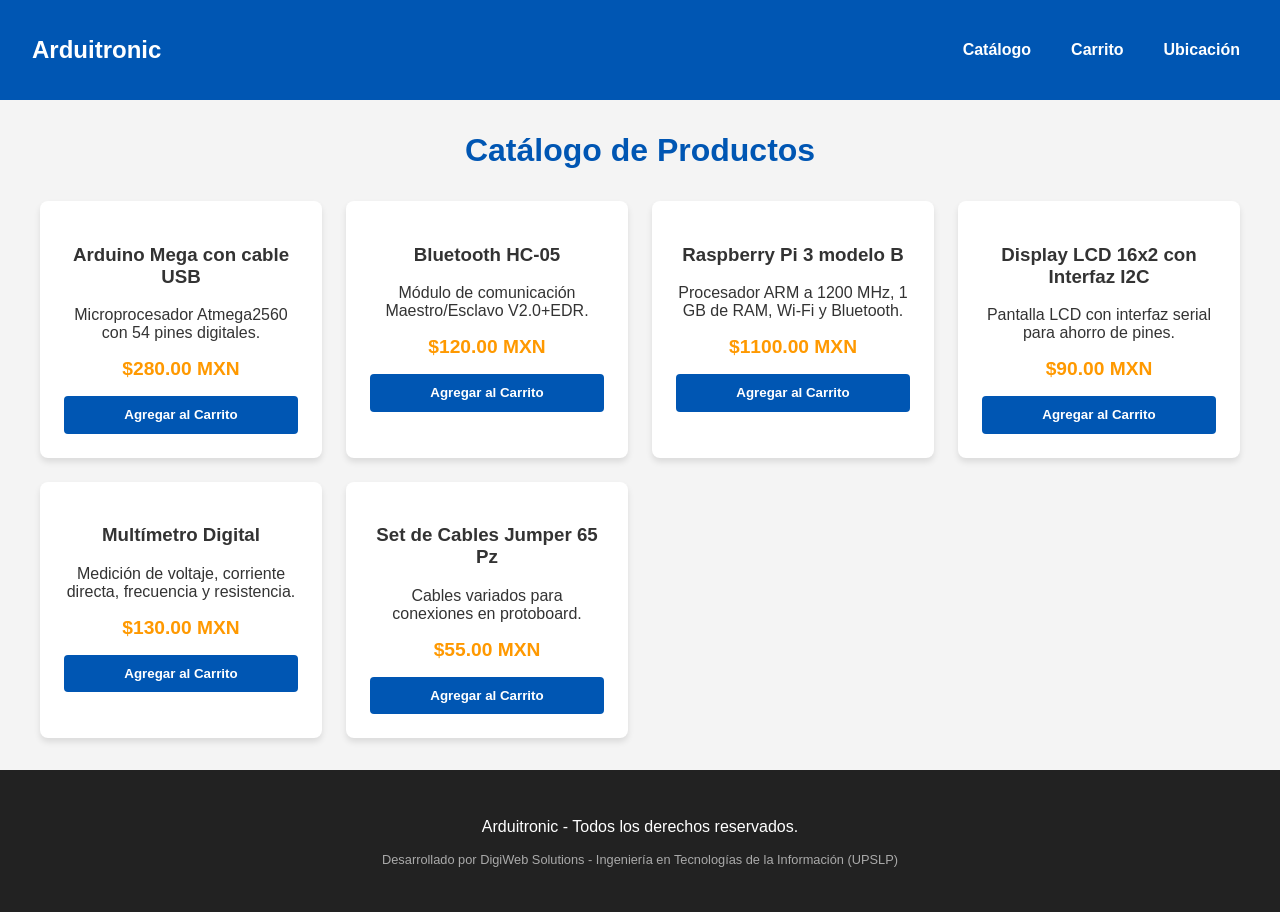
==== index.html @ 7562d871 "Add files via upload" ====
<!DOCTYPE html>
<html lang="es">
<head>
    <meta charset="UTF-8">
    <meta name="viewport" content="width=device-width, initial-scale=1.0">
    <title>Catálogo - Arduitronic</title>
    <link rel="stylesheet" href="styles.css">
</head>
<body>
    <header>
        <div class="logo"><h2>Arduitronic</h2></div>
        <nav>
            <ul>
                <li><a href="index.html">Catálogo</a></li>
                <li><a href="carrito.html">Carrito</a></li>
                <li><a href="ubicacion.html">Ubicación</a></li>
            </ul>
        </nav>
    </header>

    <div class="container">
        <h1 class="section-title">Catálogo de Productos</h1>
        <div class="catalog">
            
            <div class="product-card">
                <h3>Arduino Mega con cable USB</h3>
                <p>Microprocesador Atmega2560 con 54 pines digitales.</p>
                <div class="price">$280.00 MXN</div>
                <button onclick="agregarAlCarrito('Arduino Mega (ARD002)', 280)">Agregar al Carrito</button>
            </div>
            
            <div class="product-card">
                <h3>Bluetooth HC-05</h3>
                <p>Módulo de comunicación Maestro/Esclavo V2.0+EDR.</p>
                <div class="price">$120.00 MXN</div>
                <button onclick="agregarAlCarrito('Bluetooth HC-05 (MOD002)', 120)">Agregar al Carrito</button>
            </div>

            <div class="product-card">
                <h3>Raspberry Pi 3 modelo B</h3>
                <p>Procesador ARM a 1200 MHz, 1 GB de RAM, Wi-Fi y Bluetooth.</p>
                <div class="price">$1100.00 MXN</div>
                <button onclick="agregarAlCarrito('Raspberry Pi 3 (TAR013)', 1100)">Agregar al Carrito</button>
            </div>

            <div class="product-card">
                <h3>Display LCD 16x2 con Interfaz I2C</h3>
                <p>Pantalla LCD con interfaz serial para ahorro de pines.</p>
                <div class="price">$90.00 MXN</div>
                <button onclick="agregarAlCarrito('LCD 16x2 I2C (PAN00X)', 90)">Agregar al Carrito</button>
            </div>

            <div class="product-card">
                <h3>Multímetro Digital</h3>
                <p>Medición de voltaje, corriente directa, frecuencia y resistencia.</p>
                <div class="price">$130.00 MXN</div>
                <button onclick="agregarAlCarrito('Multímetro Digital (ELC001)', 130)">Agregar al Carrito</button>
            </div>

            <div class="product-card">
                <h3>Set de Cables Jumper 65 Pz</h3>
                <p>Cables variados para conexiones en protoboard.</p>
                <div class="price">$55.00 MXN</div>
                <button onclick="agregarAlCarrito('Cables Jumper 65 Pz (CABXXX)', 55)">Agregar al Carrito</button>
            </div>

        </div>
    </div>

    <footer>
        <p>Arduitronic - Todos los derechos reservados.</p>
        <p style="font-size: 0.8rem; color: #aaa;">Desarrollado por DigiWeb Solutions - Ingeniería en Tecnologías de la Información (UPSLP)</p>
    </footer>

    <script src="app.js"></script>
</body>
</html>
---- styles.css ----
:root {
    --primary-color: #0056b3;
    --secondary-color: #f4f4f4;
    --text-color: #333;
    --accent-color: #ff9900;
}
body {
    font-family: 'Segoe UI', Tahoma, Geneva, Verdana, sans-serif;
    margin: 0;
    padding: 0;
    background-color: var(--secondary-color);
    color: var(--text-color);
}
header {
    background-color: var(--primary-color);
    color: white;
    padding: 1rem 2rem;
    display: flex;
    justify-content: space-between;
    align-items: center;
}
nav ul {
    list-style: none;
    display: flex;
    gap: 1.5rem;
    margin: 0;
    padding: 0;
}
nav a {
    color: white;
    text-decoration: none;
    font-weight: bold;
    padding: 0.5rem;
}
nav a:hover {
    background-color: rgba(255,255,255,0.2);
    border-radius: 4px;
}
.container {
    max-width: 1200px;
    margin: 2rem auto;
    padding: 0 1rem;
    min-height: 60vh;
}
.section-title {
    text-align: center;
    margin-bottom: 2rem;
    color: var(--primary-color);
}
/* Catálogo */
.catalog {
    display: grid;
    grid-template-columns: repeat(auto-fit, minmax(250px, 1fr));
    gap: 1.5rem;
}
.product-card {
    background: white;
    padding: 1.5rem;
    border-radius: 8px;
    box-shadow: 0 4px 6px rgba(0,0,0,0.1);
    text-align: center;
    transition: transform 0.2s;
}
.product-card:hover {
    transform: translateY(-5px);
}
.price {
    color: var(--accent-color);
    font-weight: bold;
    font-size: 1.2rem;
    margin: 1rem 0;
}
button {
    background-color: var(--primary-color);
    color: white;
    border: none;
    padding: 0.7rem 1rem;
    border-radius: 4px;
    cursor: pointer;
    width: 100%;
    font-weight: bold;
}
button:hover {
    background-color: #003d82;
}
/* Carrito */
.cart-list {
    background: white;
    padding: 2rem;
    border-radius: 8px;
    box-shadow: 0 4px 6px rgba(0,0,0,0.1);
}
.cart-item {
    display: flex;
    justify-content: space-between;
    border-bottom: 1px solid #eee;
    padding: 1rem 0;
}
.remove-btn {
    background-color: #dc3545;
    width: auto;
    padding: 0.3rem 0.6rem;
}
/* Footer */
footer {
    background-color: #222;
    color: white;
    padding: 2rem;
    text-align: center;
    margin-top: auto;
}
/* Mapa */
#map {
    height: 500px;
    width: 100%;
    border-radius: 8px;
    box-shadow: 0 4px 6px rgba(0,0,0,0.1);
}
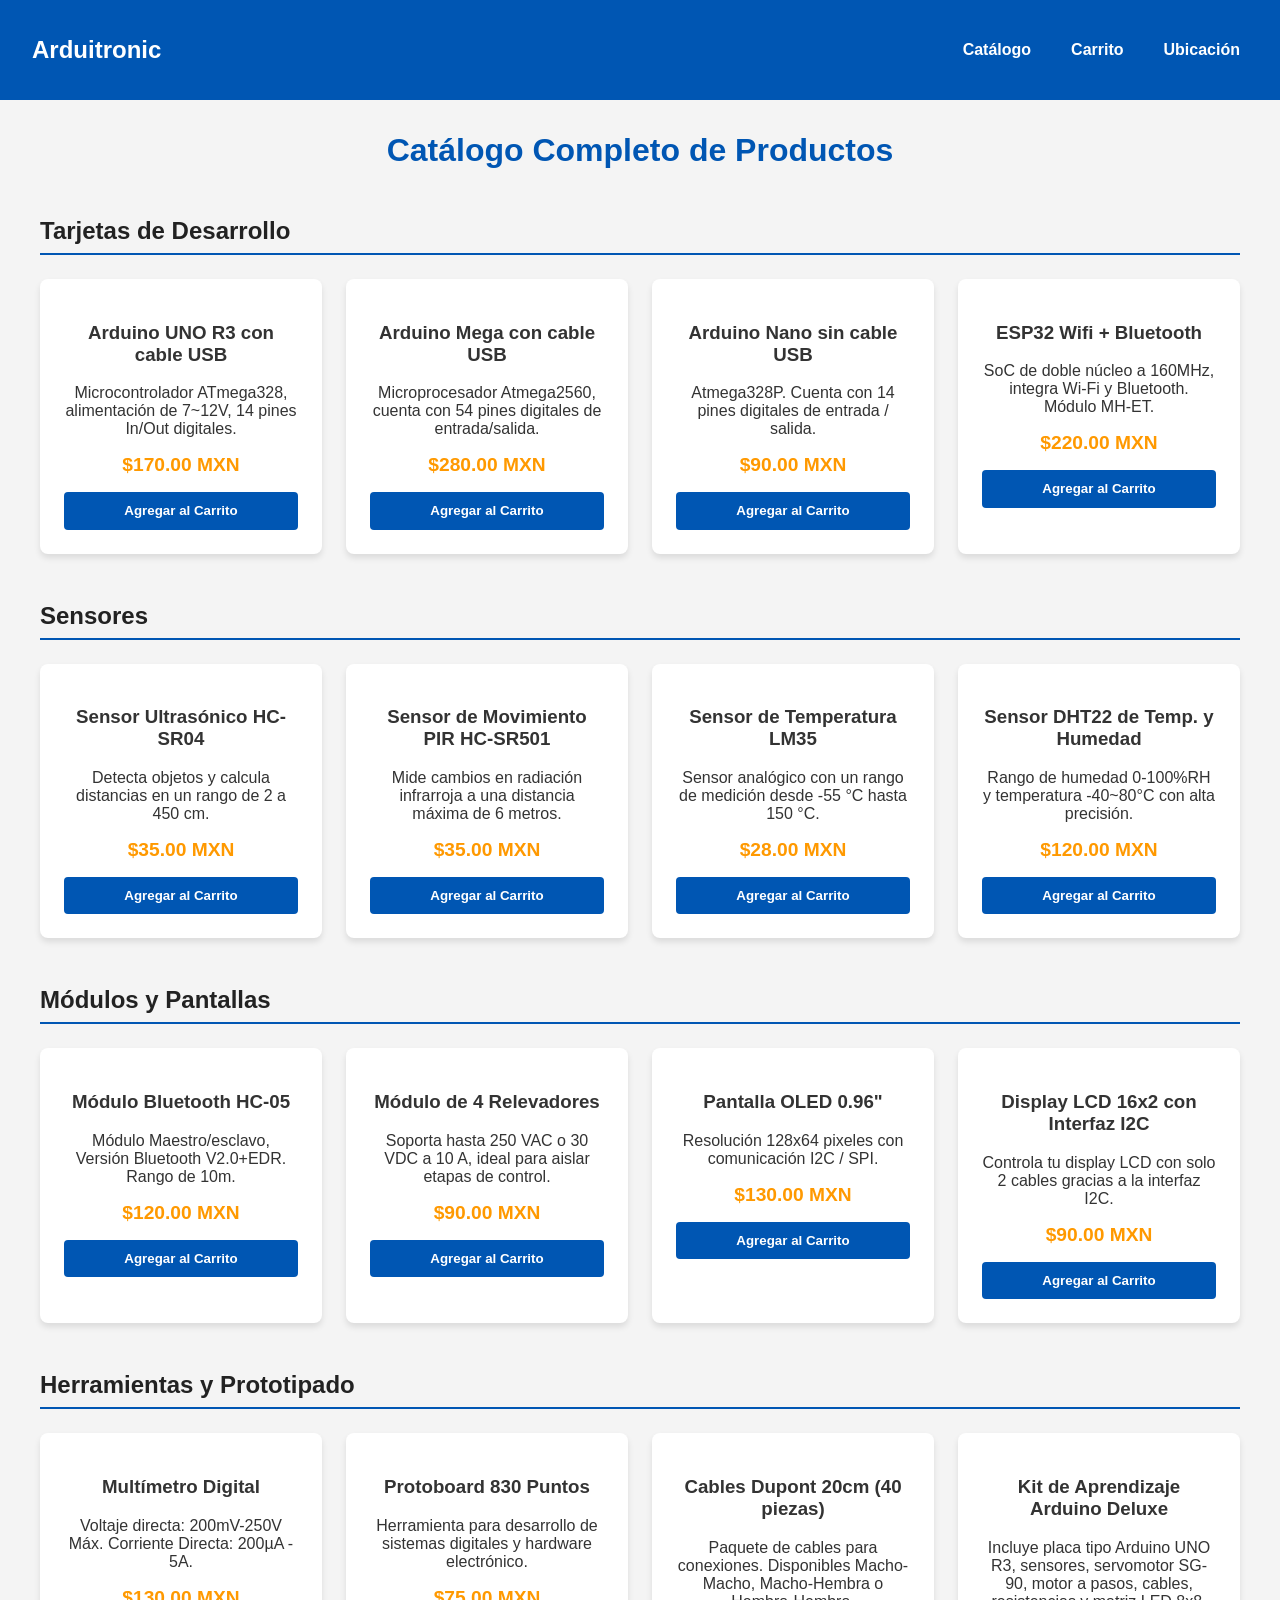
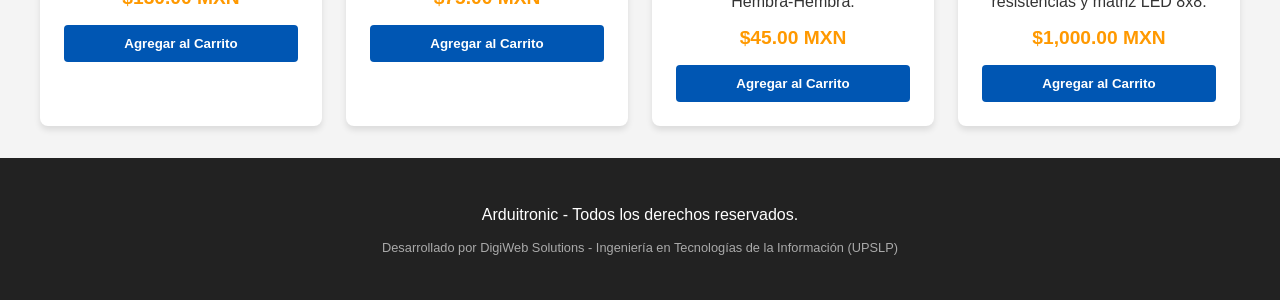
==== commit 47b3756e: "Revise product catalog structure and content Updated product catalog with new items and categories." ====
--- a/index.html
+++ b/index.html
@@ -5,6 +5,15 @@
     <meta name="viewport" content="width=device-width, initial-scale=1.0">
     <title>Catálogo - Arduitronic</title>
     <link rel="stylesheet" href="styles.css">
+    <style>
+        .category-title {
+            margin-top: 3rem;
+            margin-bottom: 1.5rem;
+            color: #222;
+            border-bottom: 2px solid var(--primary-color);
+            padding-bottom: 0.5rem;
+        }
+    </style>
 </head>
 <body>
     <header>
@@ -19,52 +28,136 @@
     </header>
 
     <div class="container">
-        <h1 class="section-title">Catálogo de Productos</h1>
+        <h1 class="section-title">Catálogo Completo de Productos</h1>
+        
+        <!-- Categoría: Tarjetas de Desarrollo -->
+        <h2 class="category-title">Tarjetas de Desarrollo</h2>
         <div class="catalog">
+            <div class="product-card">
+                <h3>Arduino UNO R3 con cable USB</h3>
+                <p>Microcontrolador ATmega328, alimentación de 7~12V, 14 pines In/Out digitales.</p>
+                <div class="price">$170.00 MXN</div>
+                <button onclick="agregarAlCarrito('Arduino UNO R3 (ARD005)', 170)">Agregar al Carrito</button>
+            </div>
             
             <div class="product-card">
                 <h3>Arduino Mega con cable USB</h3>
-                <p>Microprocesador Atmega2560 con 54 pines digitales.</p>
+                <p>Microprocesador Atmega2560, cuenta con 54 pines digitales de entrada/salida.</p>
                 <div class="price">$280.00 MXN</div>
                 <button onclick="agregarAlCarrito('Arduino Mega (ARD002)', 280)">Agregar al Carrito</button>
             </div>
-            
+
             <div class="product-card">
-                <h3>Bluetooth HC-05</h3>
-                <p>Módulo de comunicación Maestro/Esclavo V2.0+EDR.</p>
+                <h3>Arduino Nano sin cable USB</h3>
+                <p>Atmega328P. Cuenta con 14 pines digitales de entrada / salida.</p>
+                <div class="price">$90.00 MXN</div>
+                <button onclick="agregarAlCarrito('Arduino Nano (ARD006)', 90)">Agregar al Carrito</button>
+            </div>
+
+            <div class="product-card">
+                <h3>ESP32 Wifi + Bluetooth</h3>
+                <p>SoC de doble núcleo a 160MHz, integra Wi-Fi y Bluetooth. Módulo MH-ET.</p>
+                <div class="price">$220.00 MXN</div>
+                <button onclick="agregarAlCarrito('ESP32 Wifi+BT (MOD012)', 220)">Agregar al Carrito</button>
+            </div>
+        </div>
+
+        <!-- Categoría: Sensores -->
+        <h2 class="category-title">Sensores</h2>
+        <div class="catalog">
+            <div class="product-card">
+                <h3>Sensor Ultrasónico HC-SR04</h3>
+                <p>Detecta objetos y calcula distancias en un rango de 2 a 450 cm.</p>
+                <div class="price">$35.00 MXN</div>
+                <button onclick="agregarAlCarrito('Sensor Ultrasónico HC-SR04 (SEN035)', 35)">Agregar al Carrito</button>
+            </div>
+
+            <div class="product-card">
+                <h3>Sensor de Movimiento PIR HC-SR501</h3>
+                <p>Mide cambios en radiación infrarroja a una distancia máxima de 6 metros.</p>
+                <div class="price">$35.00 MXN</div>
+                <button onclick="agregarAlCarrito('Sensor PIR (SEN025)', 35)">Agregar al Carrito</button>
+            </div>
+
+            <div class="product-card">
+                <h3>Sensor de Temperatura LM35</h3>
+                <p>Sensor analógico con un rango de medición desde -55 °C hasta 150 °C.</p>
+                <div class="price">$28.00 MXN</div>
+                <button onclick="agregarAlCarrito('Sensor LM35 (CMP006)', 28)">Agregar al Carrito</button>
+            </div>
+
+            <div class="product-card">
+                <h3>Sensor DHT22 de Temp. y Humedad</h3>
+                <p>Rango de humedad 0-100%RH y temperatura -40~80°C con alta precisión.</p>
+                <div class="price">$120.00 MXN</div>
+                <button onclick="agregarAlCarrito('Sensor DHT22 (SEN054)', 120)">Agregar al Carrito</button>
+            </div>
+        </div>
+
+        <!-- Categoría: Módulos y Displays -->
+        <h2 class="category-title">Módulos y Pantallas</h2>
+        <div class="catalog">
+            <div class="product-card">
+                <h3>Módulo Bluetooth HC-05</h3>
+                <p>Módulo Maestro/esclavo, Versión Bluetooth V2.0+EDR. Rango de 10m.</p>
                 <div class="price">$120.00 MXN</div>
                 <button onclick="agregarAlCarrito('Bluetooth HC-05 (MOD002)', 120)">Agregar al Carrito</button>
             </div>
 
             <div class="product-card">
-                <h3>Raspberry Pi 3 modelo B</h3>
-                <p>Procesador ARM a 1200 MHz, 1 GB de RAM, Wi-Fi y Bluetooth.</p>
-                <div class="price">$1100.00 MXN</div>
-                <button onclick="agregarAlCarrito('Raspberry Pi 3 (TAR013)', 1100)">Agregar al Carrito</button>
+                <h3>Módulo de 4 Relevadores</h3>
+                <p>Soporta hasta 250 VAC o 30 VDC a 10 A, ideal para aislar etapas de control.</p>
+                <div class="price">$90.00 MXN</div>
+                <button onclick="agregarAlCarrito('Módulo 4 Relevadores (MOD007)', 90)">Agregar al Carrito</button>
+            </div>
+
+            <div class="product-card">
+                <h3>Pantalla OLED 0.96"</h3>
+                <p>Resolución 128x64 pixeles con comunicación I2C / SPI.</p>
+                <div class="price">$130.00 MXN</div>
+                <button onclick="agregarAlCarrito('Pantalla OLED 0.96 (PAN005)', 130)">Agregar al Carrito</button>
             </div>
 
             <div class="product-card">
                 <h3>Display LCD 16x2 con Interfaz I2C</h3>
-                <p>Pantalla LCD con interfaz serial para ahorro de pines.</p>
+                <p>Controla tu display LCD con solo 2 cables gracias a la interfaz I2C.</p>
                 <div class="price">$90.00 MXN</div>
                 <button onclick="agregarAlCarrito('LCD 16x2 I2C (PAN00X)', 90)">Agregar al Carrito</button>
             </div>
+        </div>
 
+        <!-- Categoría: Herramientas y Prototipado -->
+        <h2 class="category-title">Herramientas y Prototipado</h2>
+        <div class="catalog">
             <div class="product-card">
                 <h3>Multímetro Digital</h3>
-                <p>Medición de voltaje, corriente directa, frecuencia y resistencia.</p>
+                <p>Voltaje directa: 200mV-250V Máx. Corriente Directa: 200µA - 5A.</p>
                 <div class="price">$130.00 MXN</div>
                 <button onclick="agregarAlCarrito('Multímetro Digital (ELC001)', 130)">Agregar al Carrito</button>
             </div>
 
             <div class="product-card">
-                <h3>Set de Cables Jumper 65 Pz</h3>
-                <p>Cables variados para conexiones en protoboard.</p>
-                <div class="price">$55.00 MXN</div>
-                <button onclick="agregarAlCarrito('Cables Jumper 65 Pz (CABXXX)', 55)">Agregar al Carrito</button>
+                <h3>Protoboard 830 Puntos</h3>
+                <p>Herramienta para desarrollo de sistemas digitales y hardware electrónico.</p>
+                <div class="price">$75.00 MXN</div>
+                <button onclick="agregarAlCarrito('Protoboard 830 pts (PRO003)', 75)">Agregar al Carrito</button>
             </div>
 
+            <div class="product-card">
+                <h3>Cables Dupont 20cm (40 piezas)</h3>
+                <p>Paquete de cables para conexiones. Disponibles Macho-Macho, Macho-Hembra o Hembra-Hembra.</p>
+                <div class="price">$45.00 MXN</div>
+                <button onclick="agregarAlCarrito('Cables Dupont 20cm 40pz (CABXXX)', 45)">Agregar al Carrito</button>
+            </div>
+
+            <div class="product-card">
+                <h3>Kit de Aprendizaje Arduino Deluxe</h3>
+                <p>Incluye placa tipo Arduino UNO R3, sensores, servomotor SG-90, motor a pasos, cables, resistencias y matriz LED 8x8.</p>
+                <div class="price">$1,000.00 MXN</div>
+                <button onclick="agregarAlCarrito('Kit Arduino Deluxe (KIT016)', 1000)">Agregar al Carrito</button>
+            </div>
         </div>
+
     </div>
 
     <footer>
@@ -74,4 +167,4 @@
 
     <script src="app.js"></script>
 </body>
-</html>+</html>
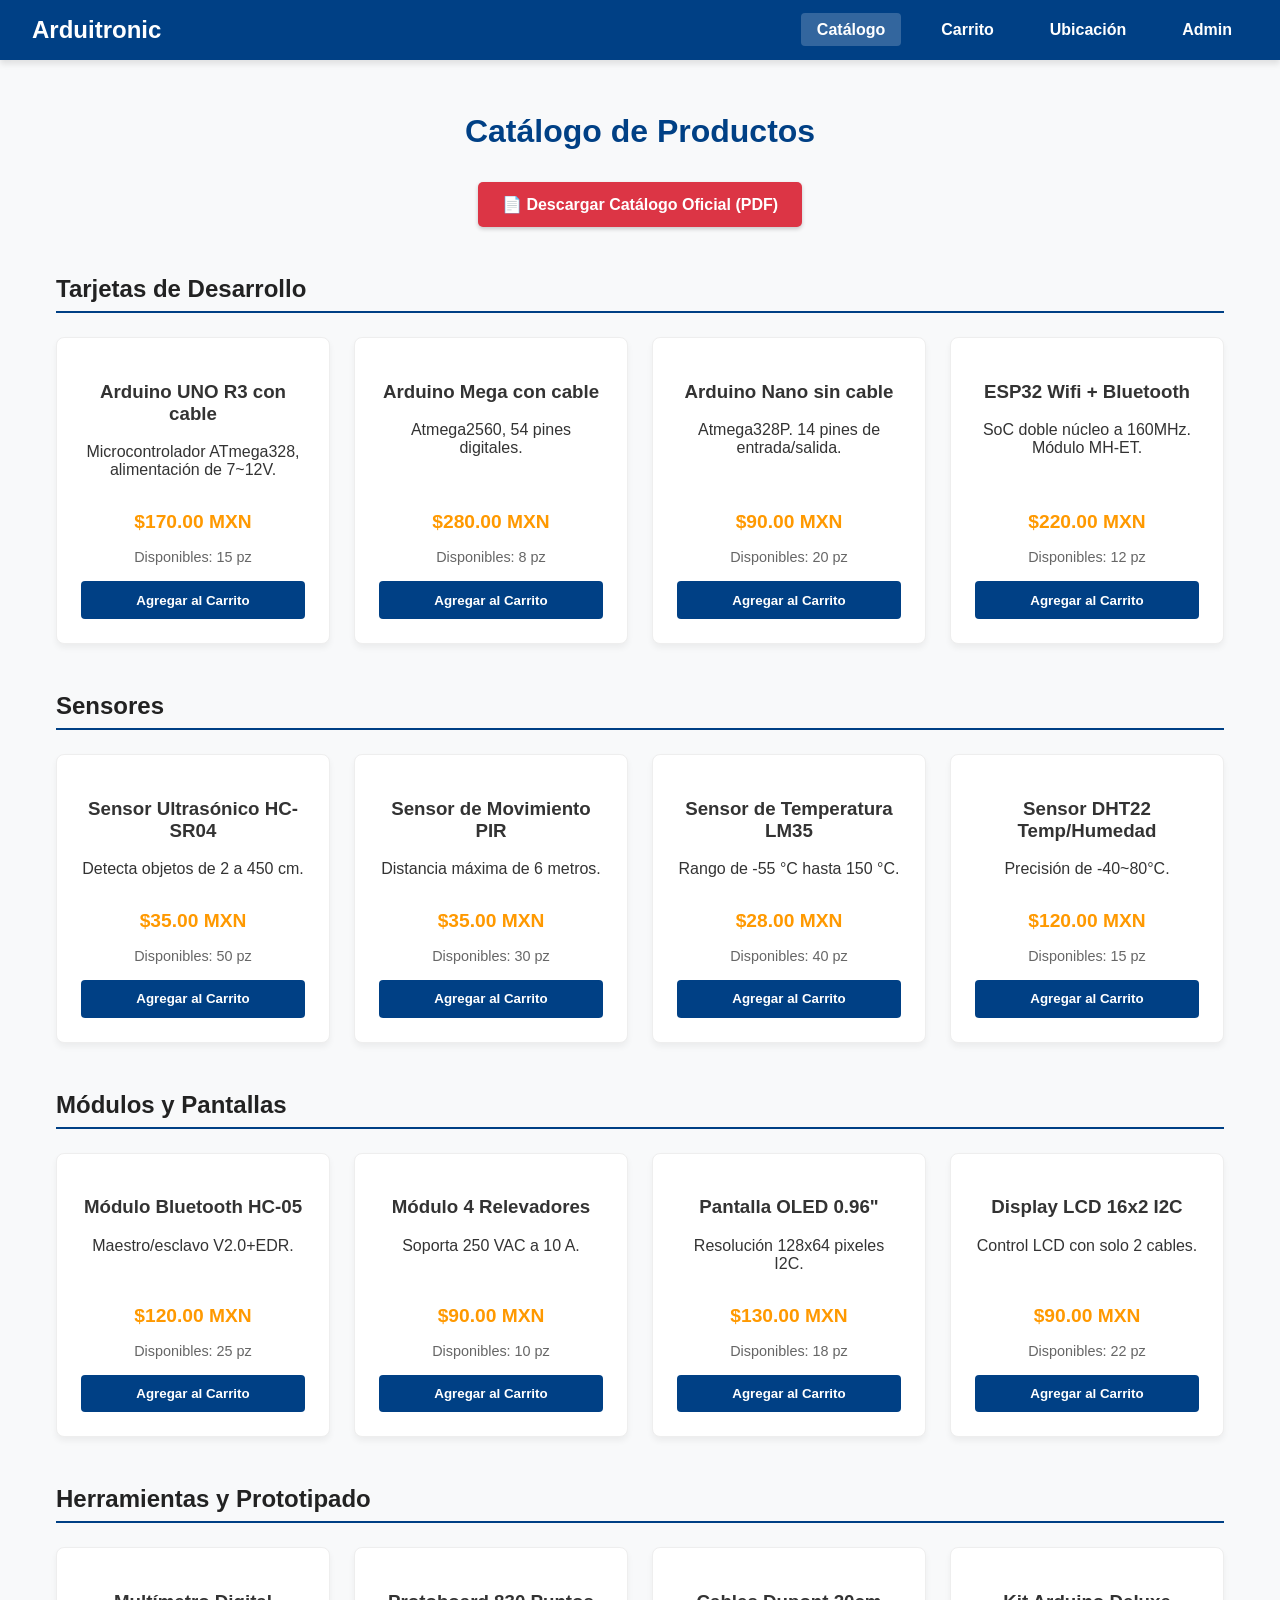
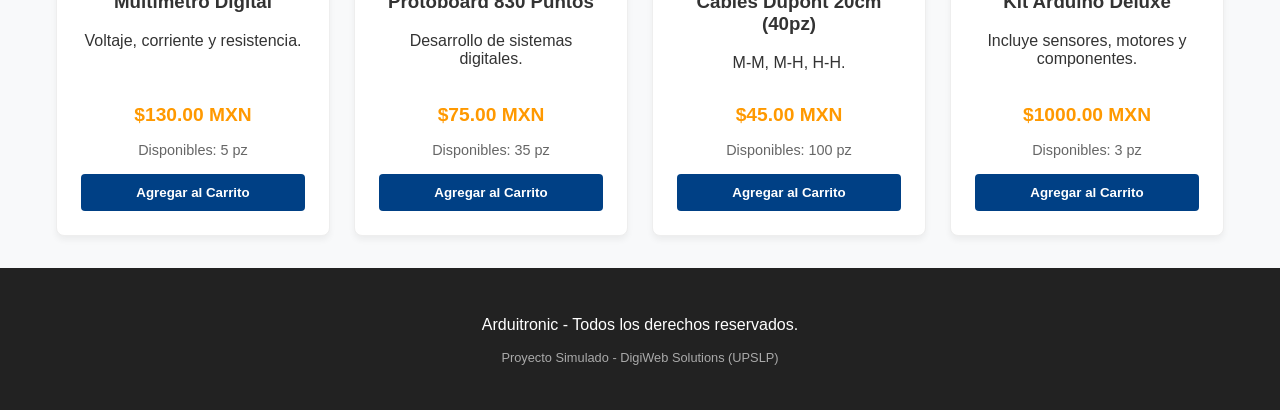
==== commit 61827e96: "Revise index.html with new catalog features Updated the HTML structure, added a download link for th" ====
--- a/index.html
+++ b/index.html
@@ -5,164 +5,37 @@
     <meta name="viewport" content="width=device-width, initial-scale=1.0">
     <title>Catálogo - Arduitronic</title>
     <link rel="stylesheet" href="styles.css">
-    <style>
-        .category-title {
-            margin-top: 3rem;
-            margin-bottom: 1.5rem;
-            color: #222;
-            border-bottom: 2px solid var(--primary-color);
-            padding-bottom: 0.5rem;
-        }
-    </style>
 </head>
 <body>
     <header>
         <div class="logo"><h2>Arduitronic</h2></div>
         <nav>
             <ul>
-                <li><a href="index.html">Catálogo</a></li>
+                <li><a href="index.html" class="active">Catálogo</a></li>
                 <li><a href="carrito.html">Carrito</a></li>
                 <li><a href="ubicacion.html">Ubicación</a></li>
+                <li><a href="admin.html">Admin</a></li>
             </ul>
         </nav>
     </header>
 
     <div class="container">
-        <h1 class="section-title">Catálogo Completo de Productos</h1>
+        <h1 class="section-title">Catálogo de Productos</h1>
         
-        <!-- Categoría: Tarjetas de Desarrollo -->
-        <h2 class="category-title">Tarjetas de Desarrollo</h2>
-        <div class="catalog">
-            <div class="product-card">
-                <h3>Arduino UNO R3 con cable USB</h3>
-                <p>Microcontrolador ATmega328, alimentación de 7~12V, 14 pines In/Out digitales.</p>
-                <div class="price">$170.00 MXN</div>
-                <button onclick="agregarAlCarrito('Arduino UNO R3 (ARD005)', 170)">Agregar al Carrito</button>
-            </div>
-            
-            <div class="product-card">
-                <h3>Arduino Mega con cable USB</h3>
-                <p>Microprocesador Atmega2560, cuenta con 54 pines digitales de entrada/salida.</p>
-                <div class="price">$280.00 MXN</div>
-                <button onclick="agregarAlCarrito('Arduino Mega (ARD002)', 280)">Agregar al Carrito</button>
-            </div>
-
-            <div class="product-card">
-                <h3>Arduino Nano sin cable USB</h3>
-                <p>Atmega328P. Cuenta con 14 pines digitales de entrada / salida.</p>
-                <div class="price">$90.00 MXN</div>
-                <button onclick="agregarAlCarrito('Arduino Nano (ARD006)', 90)">Agregar al Carrito</button>
-            </div>
-
-            <div class="product-card">
-                <h3>ESP32 Wifi + Bluetooth</h3>
-                <p>SoC de doble núcleo a 160MHz, integra Wi-Fi y Bluetooth. Módulo MH-ET.</p>
-                <div class="price">$220.00 MXN</div>
-                <button onclick="agregarAlCarrito('ESP32 Wifi+BT (MOD012)', 220)">Agregar al Carrito</button>
-            </div>
+        <div style="text-align: center; margin-bottom: 2rem;">
+            <!-- Enlace para descargar el archivo PDF indicado -->
+            <a href="551180213-CATALOGO-PRODUCTOS-2020.pdf" download class="btn-descarga">
+                📄 Descargar Catálogo Oficial (PDF)
+            </a>
         </div>
-
-        <!-- Categoría: Sensores -->
-        <h2 class="category-title">Sensores</h2>
-        <div class="catalog">
-            <div class="product-card">
-                <h3>Sensor Ultrasónico HC-SR04</h3>
-                <p>Detecta objetos y calcula distancias en un rango de 2 a 450 cm.</p>
-                <div class="price">$35.00 MXN</div>
-                <button onclick="agregarAlCarrito('Sensor Ultrasónico HC-SR04 (SEN035)', 35)">Agregar al Carrito</button>
-            </div>
-
-            <div class="product-card">
-                <h3>Sensor de Movimiento PIR HC-SR501</h3>
-                <p>Mide cambios en radiación infrarroja a una distancia máxima de 6 metros.</p>
-                <div class="price">$35.00 MXN</div>
-                <button onclick="agregarAlCarrito('Sensor PIR (SEN025)', 35)">Agregar al Carrito</button>
-            </div>
-
-            <div class="product-card">
-                <h3>Sensor de Temperatura LM35</h3>
-                <p>Sensor analógico con un rango de medición desde -55 °C hasta 150 °C.</p>
-                <div class="price">$28.00 MXN</div>
-                <button onclick="agregarAlCarrito('Sensor LM35 (CMP006)', 28)">Agregar al Carrito</button>
-            </div>
-
-            <div class="product-card">
-                <h3>Sensor DHT22 de Temp. y Humedad</h3>
-                <p>Rango de humedad 0-100%RH y temperatura -40~80°C con alta precisión.</p>
-                <div class="price">$120.00 MXN</div>
-                <button onclick="agregarAlCarrito('Sensor DHT22 (SEN054)', 120)">Agregar al Carrito</button>
-            </div>
-        </div>
-
-        <!-- Categoría: Módulos y Displays -->
-        <h2 class="category-title">Módulos y Pantallas</h2>
-        <div class="catalog">
-            <div class="product-card">
-                <h3>Módulo Bluetooth HC-05</h3>
-                <p>Módulo Maestro/esclavo, Versión Bluetooth V2.0+EDR. Rango de 10m.</p>
-                <div class="price">$120.00 MXN</div>
-                <button onclick="agregarAlCarrito('Bluetooth HC-05 (MOD002)', 120)">Agregar al Carrito</button>
-            </div>
-
-            <div class="product-card">
-                <h3>Módulo de 4 Relevadores</h3>
-                <p>Soporta hasta 250 VAC o 30 VDC a 10 A, ideal para aislar etapas de control.</p>
-                <div class="price">$90.00 MXN</div>
-                <button onclick="agregarAlCarrito('Módulo 4 Relevadores (MOD007)', 90)">Agregar al Carrito</button>
-            </div>
-
-            <div class="product-card">
-                <h3>Pantalla OLED 0.96"</h3>
-                <p>Resolución 128x64 pixeles con comunicación I2C / SPI.</p>
-                <div class="price">$130.00 MXN</div>
-                <button onclick="agregarAlCarrito('Pantalla OLED 0.96 (PAN005)', 130)">Agregar al Carrito</button>
-            </div>
-
-            <div class="product-card">
-                <h3>Display LCD 16x2 con Interfaz I2C</h3>
-                <p>Controla tu display LCD con solo 2 cables gracias a la interfaz I2C.</p>
-                <div class="price">$90.00 MXN</div>
-                <button onclick="agregarAlCarrito('LCD 16x2 I2C (PAN00X)', 90)">Agregar al Carrito</button>
-            </div>
-        </div>
-
-        <!-- Categoría: Herramientas y Prototipado -->
-        <h2 class="category-title">Herramientas y Prototipado</h2>
-        <div class="catalog">
-            <div class="product-card">
-                <h3>Multímetro Digital</h3>
-                <p>Voltaje directa: 200mV-250V Máx. Corriente Directa: 200µA - 5A.</p>
-                <div class="price">$130.00 MXN</div>
-                <button onclick="agregarAlCarrito('Multímetro Digital (ELC001)', 130)">Agregar al Carrito</button>
-            </div>
-
-            <div class="product-card">
-                <h3>Protoboard 830 Puntos</h3>
-                <p>Herramienta para desarrollo de sistemas digitales y hardware electrónico.</p>
-                <div class="price">$75.00 MXN</div>
-                <button onclick="agregarAlCarrito('Protoboard 830 pts (PRO003)', 75)">Agregar al Carrito</button>
-            </div>
-
-            <div class="product-card">
-                <h3>Cables Dupont 20cm (40 piezas)</h3>
-                <p>Paquete de cables para conexiones. Disponibles Macho-Macho, Macho-Hembra o Hembra-Hembra.</p>
-                <div class="price">$45.00 MXN</div>
-                <button onclick="agregarAlCarrito('Cables Dupont 20cm 40pz (CABXXX)', 45)">Agregar al Carrito</button>
-            </div>
-
-            <div class="product-card">
-                <h3>Kit de Aprendizaje Arduino Deluxe</h3>
-                <p>Incluye placa tipo Arduino UNO R3, sensores, servomotor SG-90, motor a pasos, cables, resistencias y matriz LED 8x8.</p>
-                <div class="price">$1,000.00 MXN</div>
-                <button onclick="agregarAlCarrito('Kit Arduino Deluxe (KIT016)', 1000)">Agregar al Carrito</button>
-            </div>
-        </div>
-
+        
+        <!-- El catálogo se inyectará aquí desde app.js -->
+        <div id="catalogo-dinamico"></div>
     </div>
 
     <footer>
         <p>Arduitronic - Todos los derechos reservados.</p>
-        <p style="font-size: 0.8rem; color: #aaa;">Desarrollado por DigiWeb Solutions - Ingeniería en Tecnologías de la Información (UPSLP)</p>
+        <p style="font-size: 0.8rem; color: #aaa;">Proyecto Simulado - DigiWeb Solutions (UPSLP)</p>
     </footer>
 
     <script src="app.js"></script>
--- a/styles.css
+++ b/styles.css
@@ -1,16 +1,23 @@
 :root {
-    --primary-color: #0056b3;
-    --secondary-color: #f4f4f4;
+    --primary-color: #004085;
+    --secondary-color: #f8f9fa;
     --text-color: #333;
     --accent-color: #ff9900;
-}
+    --success-color: #28a745;
+    --danger-color: #dc3545;
+}
+
 body {
     font-family: 'Segoe UI', Tahoma, Geneva, Verdana, sans-serif;
     margin: 0;
     padding: 0;
     background-color: var(--secondary-color);
     color: var(--text-color);
-}
+    display: flex;
+    flex-direction: column;
+    min-height: 100vh;
+}
+
 header {
     background-color: var(--primary-color);
     color: white;
@@ -18,58 +25,107 @@
     display: flex;
     justify-content: space-between;
     align-items: center;
-}
+    flex-wrap: wrap;
+    box-shadow: 0 4px 6px rgba(0,0,0,0.1);
+}
+
+header h2 { margin: 0; }
+
 nav ul {
     list-style: none;
     display: flex;
     gap: 1.5rem;
     margin: 0;
     padding: 0;
-}
+    flex-wrap: wrap;
+}
+
 nav a {
     color: white;
     text-decoration: none;
     font-weight: bold;
-    padding: 0.5rem;
-}
-nav a:hover {
-    background-color: rgba(255,255,255,0.2);
+    padding: 0.5rem 1rem;
     border-radius: 4px;
-}
+    transition: background 0.3s;
+}
+
+nav a:hover, nav a.active { background-color: rgba(255,255,255,0.2); }
+
 .container {
     max-width: 1200px;
     margin: 2rem auto;
     padding: 0 1rem;
-    min-height: 60vh;
-}
+    flex: 1; 
+    width: 100%;
+    box-sizing: border-box;
+}
+
 .section-title {
     text-align: center;
     margin-bottom: 2rem;
     color: var(--primary-color);
 }
-/* Catálogo */
+
+.category-title {
+    margin-top: 3rem;
+    margin-bottom: 1.5rem;
+    color: #222;
+    border-bottom: 2px solid var(--primary-color);
+    padding-bottom: 0.5rem;
+}
+
+/* Botón de descarga PDF */
+.btn-descarga {
+    display: inline-block;
+    background-color: var(--danger-color);
+    color: white;
+    padding: 0.8rem 1.5rem;
+    text-decoration: none;
+    border-radius: 5px;
+    font-weight: bold;
+    box-shadow: 0 2px 4px rgba(0,0,0,0.2);
+    transition: transform 0.2s;
+}
+.btn-descarga:hover { transform: scale(1.05); }
+
+/* Catálogo y Tarjetas */
 .catalog {
     display: grid;
     grid-template-columns: repeat(auto-fit, minmax(250px, 1fr));
     gap: 1.5rem;
 }
+
 .product-card {
     background: white;
     padding: 1.5rem;
     border-radius: 8px;
-    box-shadow: 0 4px 6px rgba(0,0,0,0.1);
-    text-align: center;
-    transition: transform 0.2s;
-}
+    box-shadow: 0 4px 6px rgba(0,0,0,0.05);
+    text-align: center;
+    transition: transform 0.2s, box-shadow 0.2s;
+    display: flex;
+    flex-direction: column;
+    justify-content: space-between;
+    border: 1px solid #eee;
+}
+
 .product-card:hover {
     transform: translateY(-5px);
-}
+    box-shadow: 0 8px 12px rgba(0,0,0,0.1);
+}
+
 .price {
     color: var(--accent-color);
     font-weight: bold;
     font-size: 1.2rem;
     margin: 1rem 0;
 }
+
+.stock-info {
+    font-size: 0.9rem;
+    color: #666;
+    margin-bottom: 1rem;
+}
+
 button {
     background-color: var(--primary-color);
     color: white;
@@ -79,40 +135,107 @@
     cursor: pointer;
     width: 100%;
     font-weight: bold;
-}
-button:hover {
-    background-color: #003d82;
-}
-/* Carrito */
-.cart-list {
+    transition: background 0.3s;
+}
+
+button:hover { background-color: #002752; }
+button:disabled { background-color: #ccc; cursor: not-allowed; }
+
+/* Carrito y Formulario de Pago */
+.cart-container {
+    display: grid;
+    grid-template-columns: 2fr 1fr;
+    gap: 2rem;
+}
+
+.cart-list, .checkout-form {
     background: white;
     padding: 2rem;
     border-radius: 8px;
-    box-shadow: 0 4px 6px rgba(0,0,0,0.1);
-}
+    box-shadow: 0 4px 6px rgba(0,0,0,0.05);
+    border: 1px solid #eee;
+}
+
 .cart-item {
     display: flex;
     justify-content: space-between;
+    align-items: center;
     border-bottom: 1px solid #eee;
     padding: 1rem 0;
 }
+
 .remove-btn {
-    background-color: #dc3545;
+    background-color: var(--danger-color);
     width: auto;
     padding: 0.3rem 0.6rem;
-}
-/* Footer */
+    margin-left: 1rem;
+}
+
+.input-group { margin-bottom: 1rem; }
+.input-group label { display: block; margin-bottom: 0.5rem; font-weight: bold; font-size: 0.9rem;}
+.input-group input { width: 100%; padding: 0.8rem; border: 1px solid #ccc; border-radius: 4px; box-sizing: border-box; font-family: inherit;}
+.row-inputs { display: flex; gap: 1rem; }
+
+/* Panel Admin */
+.admin-card {
+    background: white;
+    padding: 2rem;
+    border-radius: 8px;
+    box-shadow: 0 4px 6px rgba(0,0,0,0.1);
+    margin-bottom: 2rem;
+}
+.dashboard-stats {
+    display: grid;
+    grid-template-columns: repeat(auto-fit, minmax(200px, 1fr));
+    gap: 1rem;
+    margin-bottom: 2rem;
+}
+.stat-box {
+    background: var(--primary-color);
+    color: white;
+    padding: 1.5rem;
+    border-radius: 8px;
+    text-align: center;
+}
+.stat-box h3 { margin: 0 0 0.5rem 0; font-size: 2rem;}
+table { width: 100%; border-collapse: collapse; margin-top: 1rem; }
+th, td { padding: 1rem; text-align: left; border-bottom: 1px solid #ddd; }
+th { background-color: #f4f4f4; }
+.admin-action-btn { width: auto; padding: 0.4rem 0.8rem; font-size: 0.9rem;}
+
+/* Toast Notifications */
+#toast-container {
+    position: fixed;
+    bottom: 20px;
+    right: 20px;
+    z-index: 9999;
+}
+.toast {
+    background-color: #333;
+    color: white;
+    padding: 1rem 1.5rem;
+    margin-top: 0.5rem;
+    border-radius: 4px;
+    box-shadow: 0 4px 6px rgba(0,0,0,0.2);
+    opacity: 0;
+    transform: translateY(20px);
+    transition: all 0.3s ease;
+}
+.toast.show { opacity: 1; transform: translateY(0); }
+.toast.success { background-color: var(--success-color); }
+.toast.error { background-color: var(--danger-color); }
+
 footer {
     background-color: #222;
     color: white;
-    padding: 2rem;
+    padding: 2rem 1rem;
     text-align: center;
     margin-top: auto;
 }
-/* Mapa */
-#map {
-    height: 500px;
-    width: 100%;
-    border-radius: 8px;
-    box-shadow: 0 4px 6px rgba(0,0,0,0.1);
-}+
+@media (max-width: 768px) {
+    header { flex-direction: column; text-align: center; gap: 1rem; }
+    .cart-container { grid-template-columns: 1fr; }
+    .row-inputs { flex-direction: column; gap: 0; }
+    table { display: block; overflow-x: auto; }
+}
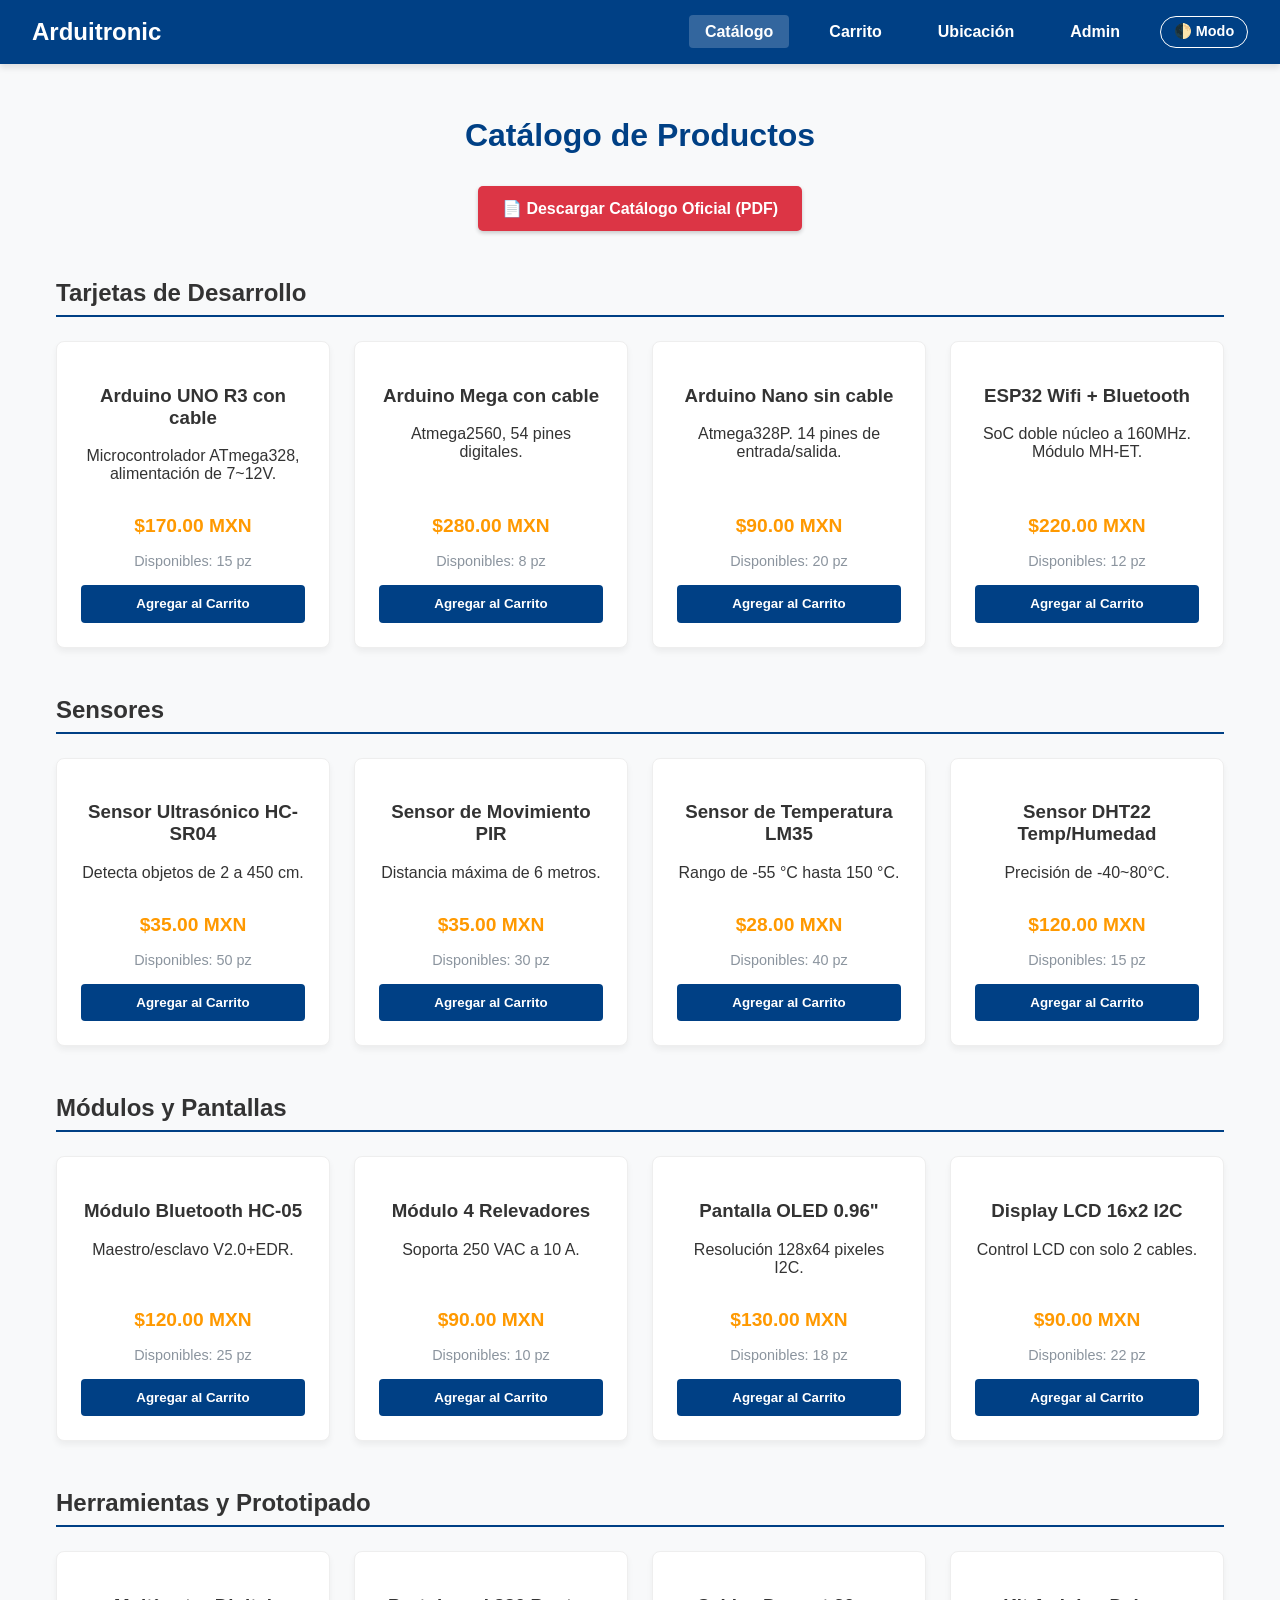
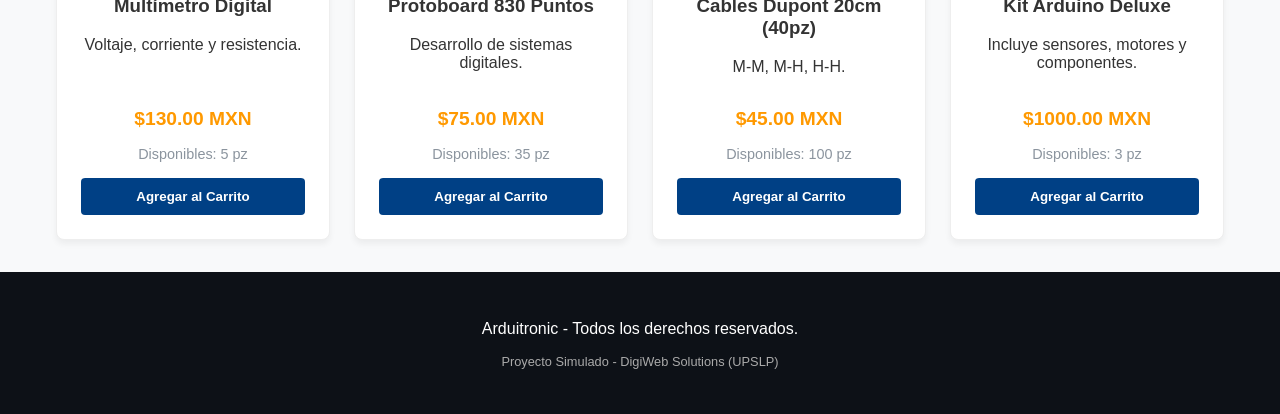
==== commit 4e74bf79: "Add theme toggle button to header navigation Added a theme toggle button to the navigation." ====
--- a/index.html
+++ b/index.html
@@ -15,6 +15,7 @@
                 <li><a href="carrito.html">Carrito</a></li>
                 <li><a href="ubicacion.html">Ubicación</a></li>
                 <li><a href="admin.html">Admin</a></li>
+                <li><button class="theme-toggle" onclick="toggleTheme()">🌓 Modo</button></li>
             </ul>
         </nav>
     </header>
--- a/styles.css
+++ b/styles.css
@@ -5,6 +5,17 @@
     --accent-color: #ff9900;
     --success-color: #28a745;
     --danger-color: #dc3545;
+    --card-bg: #ffffff;
+    --border-color: #eeeeee;
+}
+
+/* Variables para el Modo Oscuro */
+body.dark-mode {
+    --primary-color: #1a2639;
+    --secondary-color: #0d1117;
+    --text-color: #c9d1d9;
+    --card-bg: #161b22;
+    --border-color: #30363d;
 }
 
 body {
@@ -16,6 +27,7 @@
     display: flex;
     flex-direction: column;
     min-height: 100vh;
+    transition: background-color 0.3s, color 0.3s;
 }
 
 header {
@@ -38,6 +50,7 @@
     margin: 0;
     padding: 0;
     flex-wrap: wrap;
+    align-items: center;
 }
 
 nav a {
@@ -50,6 +63,21 @@
 }
 
 nav a:hover, nav a.active { background-color: rgba(255,255,255,0.2); }
+
+/* Botón Modo Oscuro */
+.theme-toggle {
+    background: transparent;
+    border: 1px solid white;
+    color: white;
+    padding: 0.4rem 0.8rem;
+    border-radius: 20px;
+    width: auto;
+    font-size: 0.9rem;
+}
+.theme-toggle:hover {
+    background: white;
+    color: var(--primary-color);
+}
 
 .container {
     max-width: 1200px;
@@ -65,16 +93,16 @@
     margin-bottom: 2rem;
     color: var(--primary-color);
 }
+body.dark-mode .section-title { color: #58a6ff; }
 
 .category-title {
     margin-top: 3rem;
     margin-bottom: 1.5rem;
-    color: #222;
+    color: var(--text-color);
     border-bottom: 2px solid var(--primary-color);
     padding-bottom: 0.5rem;
 }
 
-/* Botón de descarga PDF */
 .btn-descarga {
     display: inline-block;
     background-color: var(--danger-color);
@@ -88,24 +116,27 @@
 }
 .btn-descarga:hover { transform: scale(1.05); }
 
-/* Catálogo y Tarjetas */
+/* Catálogo */
 .catalog {
     display: grid;
     grid-template-columns: repeat(auto-fit, minmax(250px, 1fr));
     gap: 1.5rem;
 }
 
-.product-card {
-    background: white;
+.product-card, .cart-list, .checkout-form, .admin-card {
+    background: var(--card-bg);
     padding: 1.5rem;
     border-radius: 8px;
     box-shadow: 0 4px 6px rgba(0,0,0,0.05);
-    text-align: center;
+    border: 1px solid var(--border-color);
     transition: transform 0.2s, box-shadow 0.2s;
+}
+
+.product-card {
+    text-align: center;
     display: flex;
     flex-direction: column;
     justify-content: space-between;
-    border: 1px solid #eee;
 }
 
 .product-card:hover {
@@ -122,7 +153,7 @@
 
 .stock-info {
     font-size: 0.9rem;
-    color: #666;
+    color: #8b949e;
     margin-bottom: 1rem;
 }
 
@@ -137,30 +168,21 @@
     font-weight: bold;
     transition: background 0.3s;
 }
-
 button:hover { background-color: #002752; }
-button:disabled { background-color: #ccc; cursor: not-allowed; }
-
-/* Carrito y Formulario de Pago */
+button:disabled { background-color: #6e7681; cursor: not-allowed; }
+
+/* Carrito */
 .cart-container {
     display: grid;
     grid-template-columns: 2fr 1fr;
     gap: 2rem;
 }
 
-.cart-list, .checkout-form {
-    background: white;
-    padding: 2rem;
-    border-radius: 8px;
-    box-shadow: 0 4px 6px rgba(0,0,0,0.05);
-    border: 1px solid #eee;
-}
-
 .cart-item {
     display: flex;
     justify-content: space-between;
     align-items: center;
-    border-bottom: 1px solid #eee;
+    border-bottom: 1px solid var(--border-color);
     padding: 1rem 0;
 }
 
@@ -173,17 +195,19 @@
 
 .input-group { margin-bottom: 1rem; }
 .input-group label { display: block; margin-bottom: 0.5rem; font-weight: bold; font-size: 0.9rem;}
-.input-group input { width: 100%; padding: 0.8rem; border: 1px solid #ccc; border-radius: 4px; box-sizing: border-box; font-family: inherit;}
+.input-group input { 
+    width: 100%; 
+    padding: 0.8rem; 
+    border: 1px solid var(--border-color); 
+    border-radius: 4px; 
+    box-sizing: border-box; 
+    font-family: inherit;
+    background-color: var(--secondary-color);
+    color: var(--text-color);
+}
 .row-inputs { display: flex; gap: 1rem; }
 
 /* Panel Admin */
-.admin-card {
-    background: white;
-    padding: 2rem;
-    border-radius: 8px;
-    box-shadow: 0 4px 6px rgba(0,0,0,0.1);
-    margin-bottom: 2rem;
-}
 .dashboard-stats {
     display: grid;
     grid-template-columns: repeat(auto-fit, minmax(200px, 1fr));
@@ -199,17 +223,12 @@
 }
 .stat-box h3 { margin: 0 0 0.5rem 0; font-size: 2rem;}
 table { width: 100%; border-collapse: collapse; margin-top: 1rem; }
-th, td { padding: 1rem; text-align: left; border-bottom: 1px solid #ddd; }
-th { background-color: #f4f4f4; }
+th, td { padding: 1rem; text-align: left; border-bottom: 1px solid var(--border-color); }
+th { background-color: var(--border-color); color: var(--text-color); }
 .admin-action-btn { width: auto; padding: 0.4rem 0.8rem; font-size: 0.9rem;}
 
-/* Toast Notifications */
-#toast-container {
-    position: fixed;
-    bottom: 20px;
-    right: 20px;
-    z-index: 9999;
-}
+/* Toasts */
+#toast-container { position: fixed; bottom: 20px; right: 20px; z-index: 9999; }
 .toast {
     background-color: #333;
     color: white;
@@ -226,7 +245,7 @@
 .toast.error { background-color: var(--danger-color); }
 
 footer {
-    background-color: #222;
+    background-color: #0d1117;
     color: white;
     padding: 2rem 1rem;
     text-align: center;
